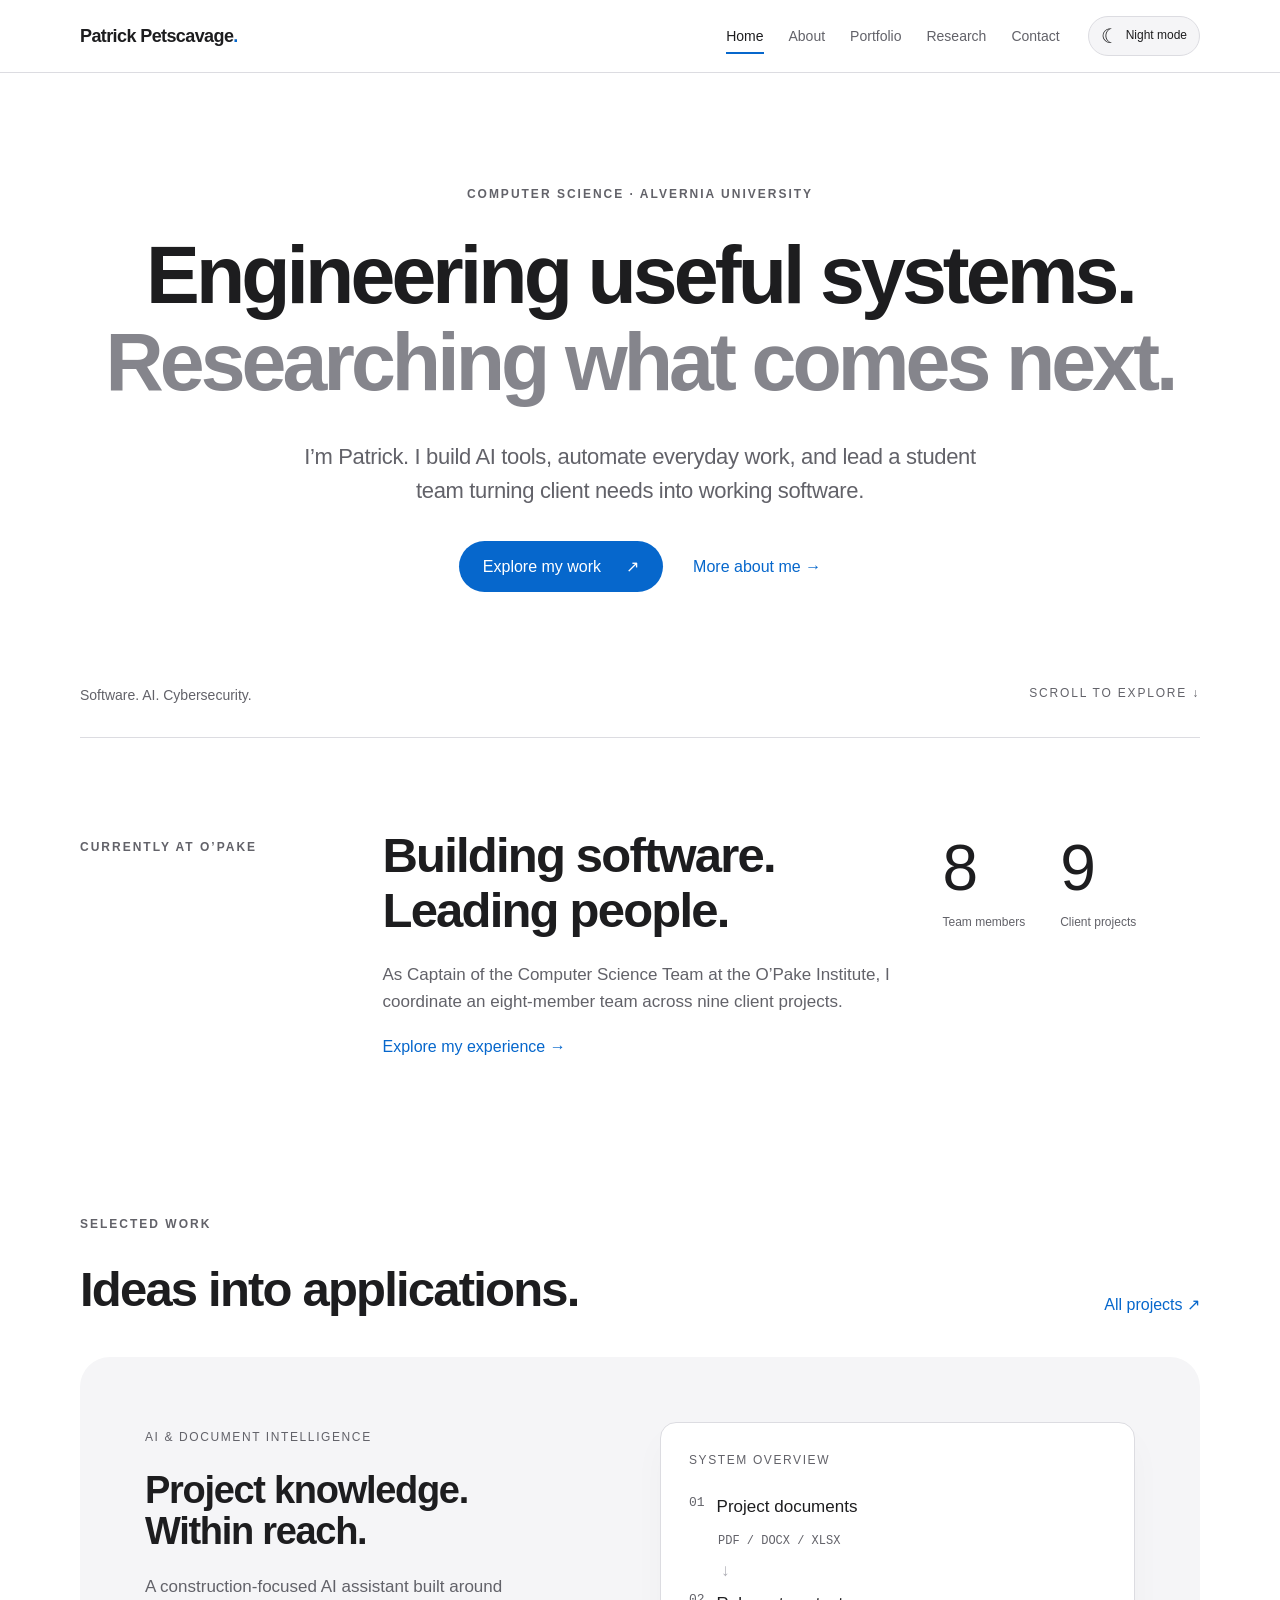
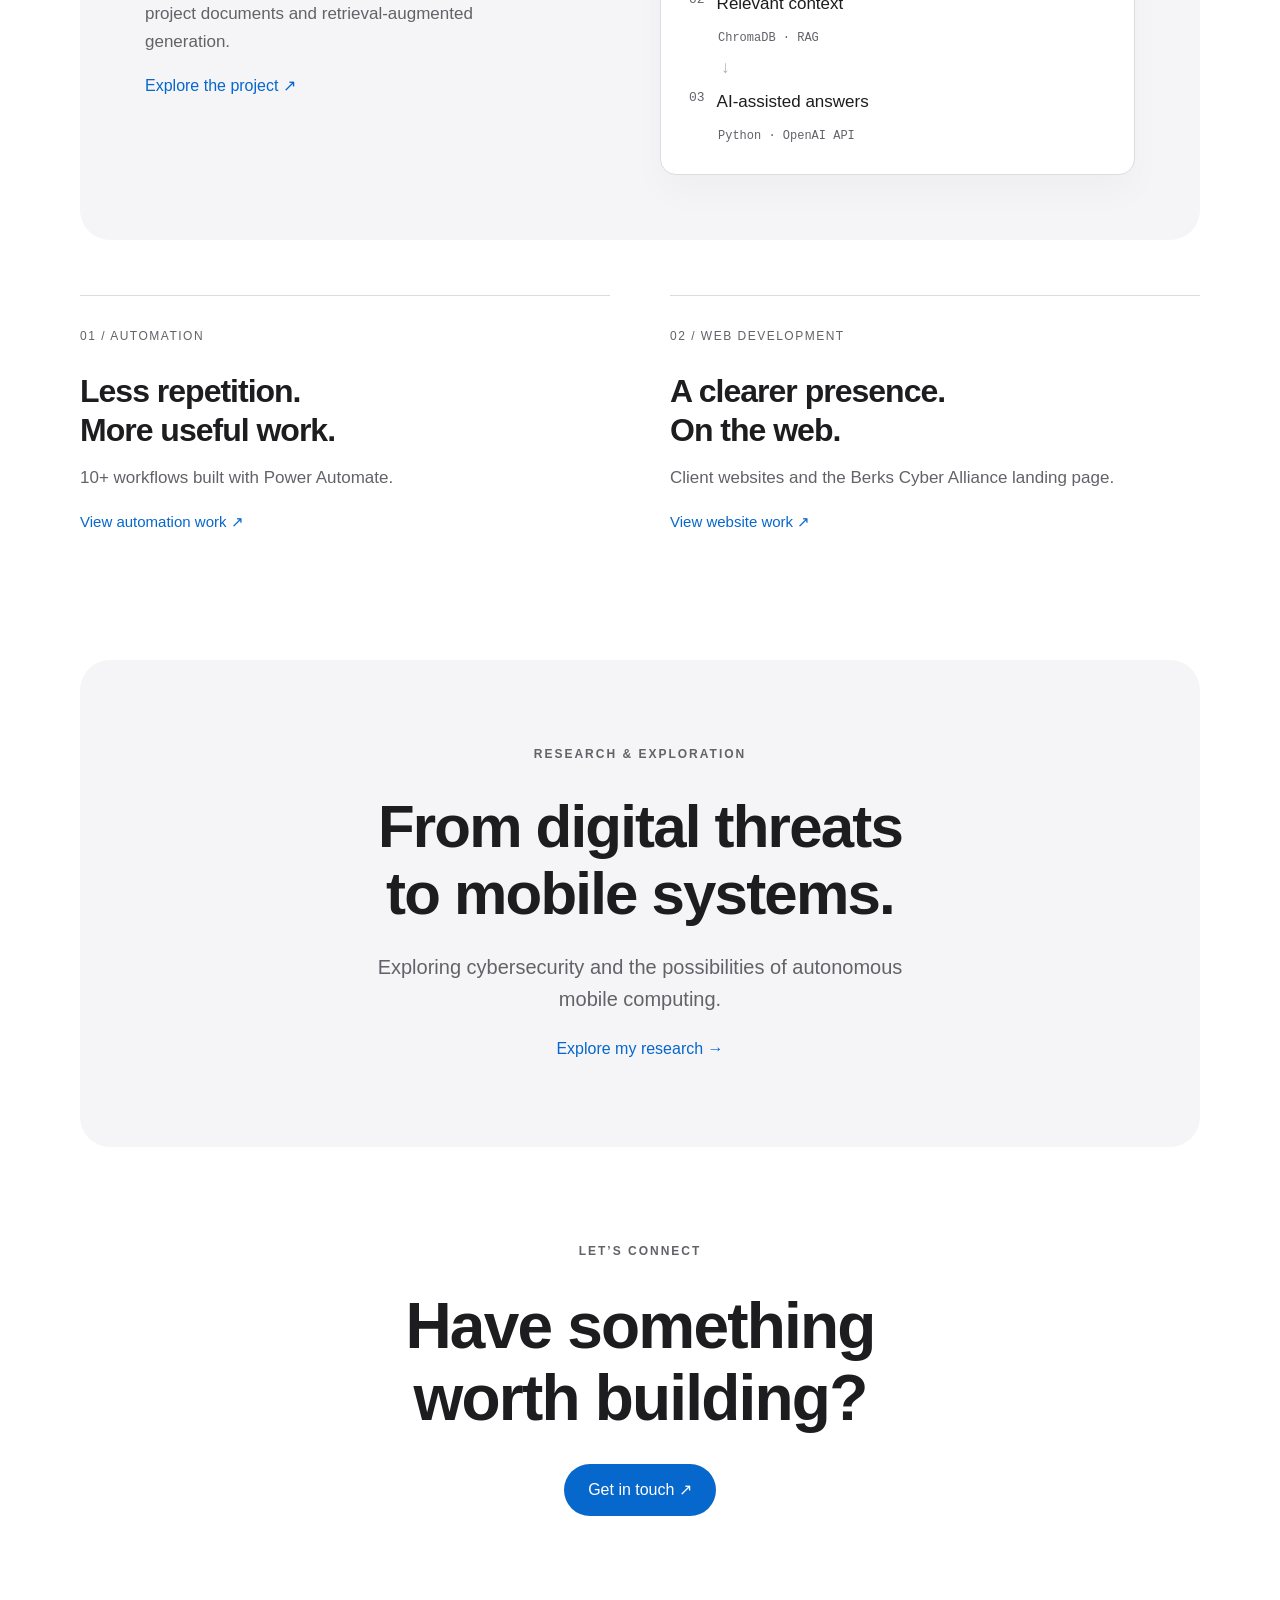
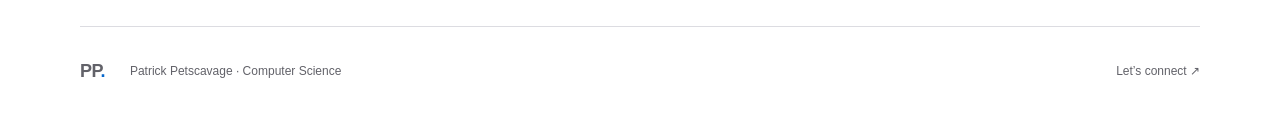
==== index.html @ 2e225519 "Add files via upload Add portfolio files" ====
<!doctype html><html lang="en"><head><meta charset="utf-8"><meta name="viewport" content="width=device-width,initial-scale=1"><meta name="description" content="Patrick Petscavage — computer science student and team captain building AI tools, workflow automations, and websites."><title>Home · Patrick Petscavage</title><link rel="icon" href="favicon.svg" type="image/svg+xml"><script src="theme.js"></script><link rel="stylesheet" href="styles.css"><script defer src="script.js"></script></head><body><canvas id="matrix" aria-hidden="true"></canvas><a class="skip" href="#main">Skip to content</a><header><nav class="nav wrap" aria-label="Main navigation"><a class="brand" href="index.html">Patrick Petscavage<span class="brand-dot">.</span></a><button class="menu" aria-expanded="false" aria-controls="navlinks">Menu <span>+</span></button><div id="navlinks"><a href="index.html" aria-current="page">Home</a><a href="about.html" >About</a><a href="portfolio.html" >Portfolio</a><a href="research.html">Research</a><a href="contact.html" >Contact</a></div><button class="theme-toggle" type="button" aria-label="Night mode" aria-pressed="false"><span aria-hidden="true">☾</span><span class="theme-label">Night mode</span></button></nav></header><main id="main"><section class="hero wrap"><p class="eyebrow">COMPUTER SCIENCE · ALVERNIA UNIVERSITY</p><h1>Engineering useful systems.<br><span class="soft">Researching what comes next.</span></h1><p class="intro">I’m Patrick. I build AI tools, automate everyday work, and lead a student team turning client needs into working software.</p><div class="actions"><a class="button" href="portfolio.html">Explore my work <span>↗</span></a><a class="text-link" href="about.html">More about me <span>→</span></a></div><div class="hero-base"><span>Software. AI. Cybersecurity.</span><span>SCROLL TO EXPLORE ↓</span></div></section><section class="wrap leadership reveal"><p class="eyebrow">CURRENTLY AT O’PAKE</p><div><h2>Building software.<br>Leading people.</h2><p>As Captain of the Computer Science Team at the O’Pake Institute, I coordinate an eight-member team across nine client projects.</p><a class="text-link" href="about.html#experience">Explore my experience →</a></div><div class="numbers"><div><strong>8</strong><span>Team members</span></div><div><strong>9</strong><span>Client projects</span></div></div></section><section class="work-section wrap reveal"><div class="section-heading"><div><p class="eyebrow">SELECTED WORK</p><h2>Ideas into applications.</h2></div><a class="text-link" href="portfolio.html">All projects ↗</a></div><a class="feature" href="portfolio.html#construction"><div class="feature-copy"><span class="tag">AI & DOCUMENT INTELLIGENCE</span><h3>Project knowledge.<br>Within reach.</h3><p>A construction-focused AI assistant built around project documents and retrieval-augmented generation.</p><span class="text-link">Explore the project ↗</span></div><div class="diagram" aria-label="Conceptual architecture: project documents, retrieval, and AI response"><span class="diagram-label">SYSTEM OVERVIEW</span><div class="diagram-row">01 <b>Project documents</b><span>PDF / DOCX / XLSX</span></div><div class="connector">↓</div><div class="diagram-row">02 <b>Relevant context</b><span>ChromaDB · RAG</span></div><div class="connector">↓</div><div class="diagram-row">03 <b>AI-assisted answers</b><span>Python · OpenAI API</span></div></div></a><div class="work-links"><a href="portfolio.html#automation"><span>01 / AUTOMATION</span><h3>Less repetition.<br>More useful work.</h3><p>10+ workflows built with Power Automate.</p><b>View automation work ↗</b></a><a href="portfolio.html#web"><span>02 / WEB DEVELOPMENT</span><h3>A clearer presence.<br>On the web.</h3><p>Client websites and the Berks Cyber Alliance landing page.</p><b>View website work ↗</b></a></div></section><section class="research-feature wrap reveal"><p class="eyebrow">RESEARCH & EXPLORATION</p><h2>From digital threats<br>to mobile systems.</h2><p>Exploring cybersecurity and the possibilities of autonomous mobile computing.</p><a class="text-link" href="research.html">Explore my research →</a></section><section class="closing wrap reveal"><p class="eyebrow">LET’S CONNECT</p><h2>Have something<br>worth building?</h2><a class="button" href="contact.html">Get in touch ↗</a></section></main><footer class="wrap"><a class="brand" href="index.html">PP<span class="brand-dot">.</span></a><span>Patrick Petscavage · Computer Science</span><a href="contact.html">Let’s connect ↗</a></footer></body></html>
---- styles.css ----
:root{--ink:#1d1d1f;--muted:#626269;--blue:#0667cc;--line:#dcdce1;--soft:#f5f5f7}*{box-sizing:border-box}html{scroll-behavior:smooth;scroll-padding-top:100px}body{margin:0;background:#fff;color:var(--ink);font-family:-apple-system,BlinkMacSystemFont,"Helvetica Neue",Arial,sans-serif;-webkit-font-smoothing:antialiased;font-size:17px;line-height:1.6}a{color:inherit;text-decoration:none}a,button{touch-action:manipulation}button{font:inherit}a:focus-visible,button:focus-visible{outline:3px solid var(--blue);outline-offset:6px;border-radius:4px}::selection{background:#cce2ff}.wrap{width:min(1120px,calc(100% - 80px));margin:auto}#matrix{position:fixed;inset:0;width:100%;height:100%;pointer-events:none;z-index:0}header,main,footer{position:relative;z-index:1}header{position:sticky;top:0;z-index:10;background:rgba(255,255,255,.82);backdrop-filter:blur(22px);border-bottom:1px solid rgba(0,0,0,.07)}.nav{height:80px;display:flex;align-items:center;justify-content:space-between;transition:height .3s}.scrolled .nav{height:64px}.brand{font-size:18px;font-weight:650;letter-spacing:-.6px}.brand-dot{color:var(--blue)}#navlinks{display:flex;gap:35px;align-items:center}#navlinks a{font-size:14px;color:var(--muted);position:relative;padding:12px 0}#navlinks a:hover,#navlinks a[aria-current]{color:var(--ink)}#navlinks a[aria-current]:after{content:'';position:absolute;height:2px;background:var(--blue);bottom:5px;left:0;right:0}.menu{display:none}.skip{position:fixed;top:-100px;left:20px;z-index:30;background:white;padding:10px}.skip:focus{top:10px}.hero{padding-top:104px}.eyebrow{font-size:12px;letter-spacing:2px;font-weight:650;margin:0 0 28px;color:var(--muted)}h1,h2,h3,p{margin-top:0}h1{font-size:clamp(56px,7.7vw,100px);line-height:1.04;letter-spacing:-5px;font-weight:650;margin-bottom:34px}.soft{color:#85858c}.intro{max-width:645px;font-size:22px;line-height:1.55;letter-spacing:-.35px;color:#626269;margin-bottom:32px}.actions{display:flex;align-items:center;gap:30px}.button{background:var(--blue);color:#fff;display:inline-flex;align-items:center;gap:25px;padding:13px 24px;border-radius:30px;font-size:16px;transition:background .2s,transform .2s}.button:hover{background:#0055ac;transform:translateY(-2px)}.text-link{color:var(--blue);font-size:16px}.text-link:hover{text-decoration:underline;text-underline-offset:5px}.hero-base{display:flex;justify-content:space-between;border-bottom:1px solid var(--line);padding:72px 0 30px;margin-top:10px;color:var(--muted);font-size:14px}.hero-base span:last-child{font-size:11px;letter-spacing:1.8px}.leadership{display:grid;grid-template-columns:1fr 2fr 1fr;gap:45px;padding:90px 0}.leadership .eyebrow{padding-top:10px}h2{font-size:clamp(32px,4vw,49px);font-weight:600;line-height:1.13;letter-spacing:-1.8px;margin-bottom:23px}p{color:var(--muted)}.numbers{display:flex;gap:35px;padding-top:5px}.numbers strong{font-size:64px;line-height:1.1;font-weight:500;display:block;letter-spacing:-3px}.numbers span{display:block;font-size:12px;white-space:nowrap;color:var(--muted);margin-top:10px}.work-section{padding:55px 0}.section-heading{display:flex;justify-content:space-between;align-items:end;margin-bottom:40px}.section-heading h2{margin:0}.feature{border-radius:22px;background:rgba(245,245,247,.88);display:grid;grid-template-columns:1fr 1fr;gap:40px;padding:65px 55px;transition:box-shadow .3s}.feature:hover{box-shadow:0 12px 40px #00000008}.tag,.diagram-label{font-size:11px;letter-spacing:1.6px;color:var(--muted)}.feature h3{font-size:38px;line-height:1.1;letter-spacing:-1.3px;margin:20px 0}.feature p{max-width:360px}.diagram{padding:28px;background:#fff;border:1px solid #e6e6eb;border-radius:16px;box-shadow:0 18px 35px #00000007}.diagram-label{display:block;margin-bottom:22px}.diagram-row{font-family:monospace;color:#7b7b84;font-size:13px;display:flex;flex-wrap:wrap;gap:12px}.diagram-row b{color:var(--ink);font-family:-apple-system,BlinkMacSystemFont,sans-serif;font-size:17px;font-weight:500}.diagram-row span{margin-left:29px;width:100%;font-size:11px}.connector{margin:6px 0 6px 32px;color:#b0b0b7}.work-links{display:grid;grid-template-columns:1fr 1fr;gap:60px;margin-top:55px}.work-links a{border-top:1px solid var(--line);padding:25px 0}.work-links span{font-size:11px;letter-spacing:1.5px;color:var(--muted)}.work-links h3{font-size:32px;letter-spacing:-1px;line-height:1.2;margin:24px 0 15px}.work-links b{font-size:15px;color:var(--blue);font-weight:400}.closing{padding:95px 0 110px}.closing h2{font-size:clamp(42px,5vw,65px);margin-bottom:30px}footer{border-top:1px solid var(--line);padding:30px 0;display:flex;align-items:center;gap:25px;font-size:12px;color:var(--muted)}footer>a:last-child{margin-left:auto}.page-hero{padding:100px 0 75px;border-bottom:1px solid var(--line)}.page-hero h1{font-size:clamp(56px,7vw,90px)}.split{padding:70px 0;border-bottom:1px solid var(--line);display:grid;grid-template-columns:1fr 3fr;gap:60px}.split:last-child{border:0;padding-bottom:110px}.body-large{font-size:21px;line-height:1.65}.timeline article+article{margin-top:45px}.date{font-size:12px;letter-spacing:1px;color:var(--muted)}h3{font-size:24px;line-height:1.3;letter-spacing:-.5px;margin-bottom:12px}.timeline h3{margin:10px 0 4px}.org{color:var(--ink);margin-bottom:12px}.credential{font-size:15px;padding-top:18px}.skill-list>div+div{border-top:1px solid var(--line);padding-top:25px;margin-top:25px}.skill-list h3{font-size:20px}.jump-links{display:flex;gap:28px;margin-top:40px;font-size:14px;color:var(--blue);flex-wrap:wrap}.case{padding:75px 0;border-bottom:1px solid var(--line)}.case-top{display:flex;align-items:center;justify-content:space-between;gap:20px;margin-bottom:30px}.case-top .eyebrow{margin:0}.status{font-size:12px;border:1px solid var(--line);padding:6px 12px;border-radius:20px;color:var(--muted)}.case h2{font-size:clamp(36px,5vw,60px)}.case-lead{font-size:23px;margin-bottom:40px}.case-grid{display:grid;grid-template-columns:1.6fr 1fr;gap:100px}.case-grid h3{font-size:19px;margin-top:28px}.case-grid h3:first-child{margin-top:0}.tech-panel{background:rgba(245,245,247,.9);border-radius:18px;padding:30px;align-self:start}.tech-panel ul{list-style:none;margin:0;padding:0}.tech-panel li{padding:12px 0;border-bottom:1px solid var(--line);font-size:16px}.tech-panel li:last-child{border:0}.small{font-size:14px;margin-top:25px}.contact-hero{min-height:calc(100vh - 160px);border:0}.contact-hero h1{font-size:clamp(50px,6.7vw,84px)}.contact-links{max-width:840px;margin:55px 0 35px}.contact-links>a{display:flex;align-items:center;justify-content:space-between;border-top:1px solid var(--line);padding:25px 0;gap:20px}.contact-links>a:last-child{border-bottom:1px solid var(--line)}.contact-links small{display:block;font-size:11px;letter-spacing:1.6px;color:var(--muted);margin-bottom:7px}.contact-links strong{font-size:clamp(19px,3vw,31px);font-weight:500;letter-spacing:-.5px;overflow-wrap:anywhere}.contact-links b{font-size:28px;color:var(--blue);font-weight:400}.contact-links a:hover strong{color:var(--blue)}.contact-note{display:flex;gap:30px;font-size:13px;color:var(--muted)}.js-motion .reveal{opacity:0;transform:translateY(20px);transition:opacity .7s,transform .7s}.js-motion .reveal.visible{opacity:1;transform:none}@media(min-width:1500px){.hero{padding-top:135px}.hero-base{padding-top:100px}}@media(max-width:900px){.wrap{width:calc(100% - 48px)}h1{letter-spacing:-3px}.leadership{grid-template-columns:1fr 2fr}.numbers{grid-column:2}.feature{padding:35px;gap:25px}.feature h3{font-size:30px}.case-grid{gap:40px}.split{gap:30px}.contact-hero h1{letter-spacing:-3px}}@media(max-width:600px){.wrap{width:calc(100% - 40px)}.nav{height:68px}.brand{font-size:16px}.menu{display:flex;gap:12px;border:0;background:none;padding:12px 0;font-size:14px}#navlinks{display:none;position:absolute;top:100%;left:0;right:0;background:#fff;padding:20px;box-shadow:0 16px 20px #0000000a;flex-direction:column;align-items:stretch;gap:8px}#navlinks.open{display:flex}.hero,.page-hero{padding-top:65px}.hero h1{font-size:55px;letter-spacing:-2.8px}.intro{font-size:19px}.eyebrow{font-size:10px;letter-spacing:1.6px}.actions{gap:22px}.button,.text-link{font-size:14px}.hero-base{padding-top:58px;gap:20px;font-size:12px}.hero-base span:last-child{display:none}.leadership{display:block;padding:55px 0}.numbers{margin-top:35px;gap:60px}.numbers strong{font-size:55px}.section-heading{display:block}.section-heading>.text-link{display:inline-block;margin-top:20px}.feature{grid-template-columns:1fr;padding:28px;gap:30px}.diagram{padding:23px}.work-links{grid-template-columns:1fr;gap:20px;margin-top:35px}.closing{padding:65px 0 80px}footer{flex-wrap:wrap;gap:14px}footer span{font-size:11px}footer>a:last-child{margin-left:0;width:100%}.split{display:block;padding:50px 0}.split>.eyebrow{margin-bottom:25px}.body-large{font-size:19px}.page-hero{padding-bottom:50px}.page-hero h1{font-size:54px;letter-spacing:-2.7px}.case-top{align-items:start;flex-direction:column;gap:12px}.case{padding:50px 0}.case-grid{grid-template-columns:1fr;gap:25px}.case-lead{font-size:20px}.contact-hero h1{font-size:49px}.contact-note{flex-direction:column;gap:4px}.contact-links{margin-top:40px}.jump-links{gap:18px}.work-section{padding-top:20px}}@media(prefers-reduced-motion:reduce){html{scroll-behavior:auto}*,*:before,*:after{transition:none!important;animation:none!important}.js-motion .reveal{opacity:1;transform:none}#matrix{display:none}}
/* Appearance and refined editorial layout */
:root{color-scheme:light;--page:#fff;--panel:#f5f5f7;--glass:rgba(255,255,255,.84);--secondary:#85858c}html[data-theme=dark]{color-scheme:dark;--page:#09090b;--ink:#f5f5f7;--muted:#aaaab3;--blue:#66afff;--line:#343438;--soft:#161618;--panel:#19191d;--glass:rgba(16,16,18,.86);--secondary:#96969f}body{background:var(--page);transition:background-color .25s,color .25s}header{background:var(--glass);border-color:var(--line)}.nav{gap:28px;height:72px}#navlinks{margin-left:auto;gap:25px}.theme-toggle{display:inline-flex;align-items:center;justify-content:center;gap:7px;min-height:40px;padding:8px 12px;border:1px solid var(--line);border-radius:24px;background:var(--panel);color:var(--ink);cursor:pointer;font-size:12px;white-space:nowrap}.theme-toggle:hover{border-color:var(--muted)}.theme-toggle>[aria-hidden]{font-size:20px;line-height:1}.hero{text-align:center;padding-top:112px}.hero h1{font-size:clamp(50px,6.3vw,82px);letter-spacing:-3.9px;line-height:1.08}.hero .intro{margin-left:auto;margin-right:auto;max-width:700px}.hero .actions{justify-content:center}.soft{color:var(--secondary)}.intro{color:var(--muted)}.hero-base{text-align:left;padding-top:82px}.feature,.tech-panel{background:var(--panel)}.feature{border-radius:30px;padding:65px}.diagram{background:var(--page);border-color:var(--line)}.diagram-row{color:var(--muted)}.diagram-row b{color:var(--ink)}.research-feature{text-align:center;background:var(--panel);border-radius:30px;padding:85px 35px;margin-top:45px}.research-feature h2{font-size:clamp(38px,4.8vw,60px)}.research-feature p:not(.eyebrow){max-width:550px;margin-left:auto;margin-right:auto;font-size:20px}.research-hero{text-align:center}.research-hero h1{font-size:clamp(48px,6.5vw,78px);letter-spacing:-3.5px}.research-hero .intro{margin-left:auto;margin-right:auto}.research-hero .jump-links{justify-content:center}.button{background:#0667cc;color:#fff}.button:hover{background:#0055ac}.skip{background:var(--page);color:var(--ink)}.eyebrow,.tag,.diagram-label,.hero-base span:last-child,.work-links span,.diagram-row span,.contact-links small{font-size:12px}.diagram-row span{line-height:1.6}html[data-theme=dark] .feature:hover{box-shadow:0 14px 48px #0005}html[data-theme=dark] .diagram{box-shadow:0 18px 35px #0003}.closing{text-align:center}.page-hero{padding-top:95px}.work-section{padding-top:65px}
@media(max-width:1000px){.nav{gap:18px}#navlinks{gap:18px}.theme-label{display:none}.theme-toggle{min-width:40px}.hero h1{letter-spacing:-2.8px}}@media(max-width:700px){.wrap{width:calc(100% - 40px)}.nav{gap:15px}.menu{display:flex;gap:10px;border:0;background:none;color:var(--ink);padding:12px 0;font-size:14px;margin-left:auto}#navlinks{display:none;position:absolute;top:100%;left:0;right:0;background:var(--page);padding:20px;box-shadow:0 16px 20px #0001;flex-direction:column;align-items:stretch;gap:8px}#navlinks.open{display:flex}.theme-toggle{order:3}.hero{padding-top:70px}.hero h1{font-size:clamp(43px,8vw,58px);letter-spacing:-2px}.hero .intro{font-size:19px}.hero-base{padding-top:60px}.feature{padding:30px;grid-template-columns:1fr}.research-feature{padding:60px 25px}.research-hero h1{letter-spacing:-2px}.contact-hero h1{overflow-wrap:normal}.eyebrow{font-size:12px;letter-spacing:1px}.hero .actions{flex-wrap:wrap}.research-feature p:not(.eyebrow){font-size:18px}}@media(prefers-reduced-motion:reduce){body{transition:none}}
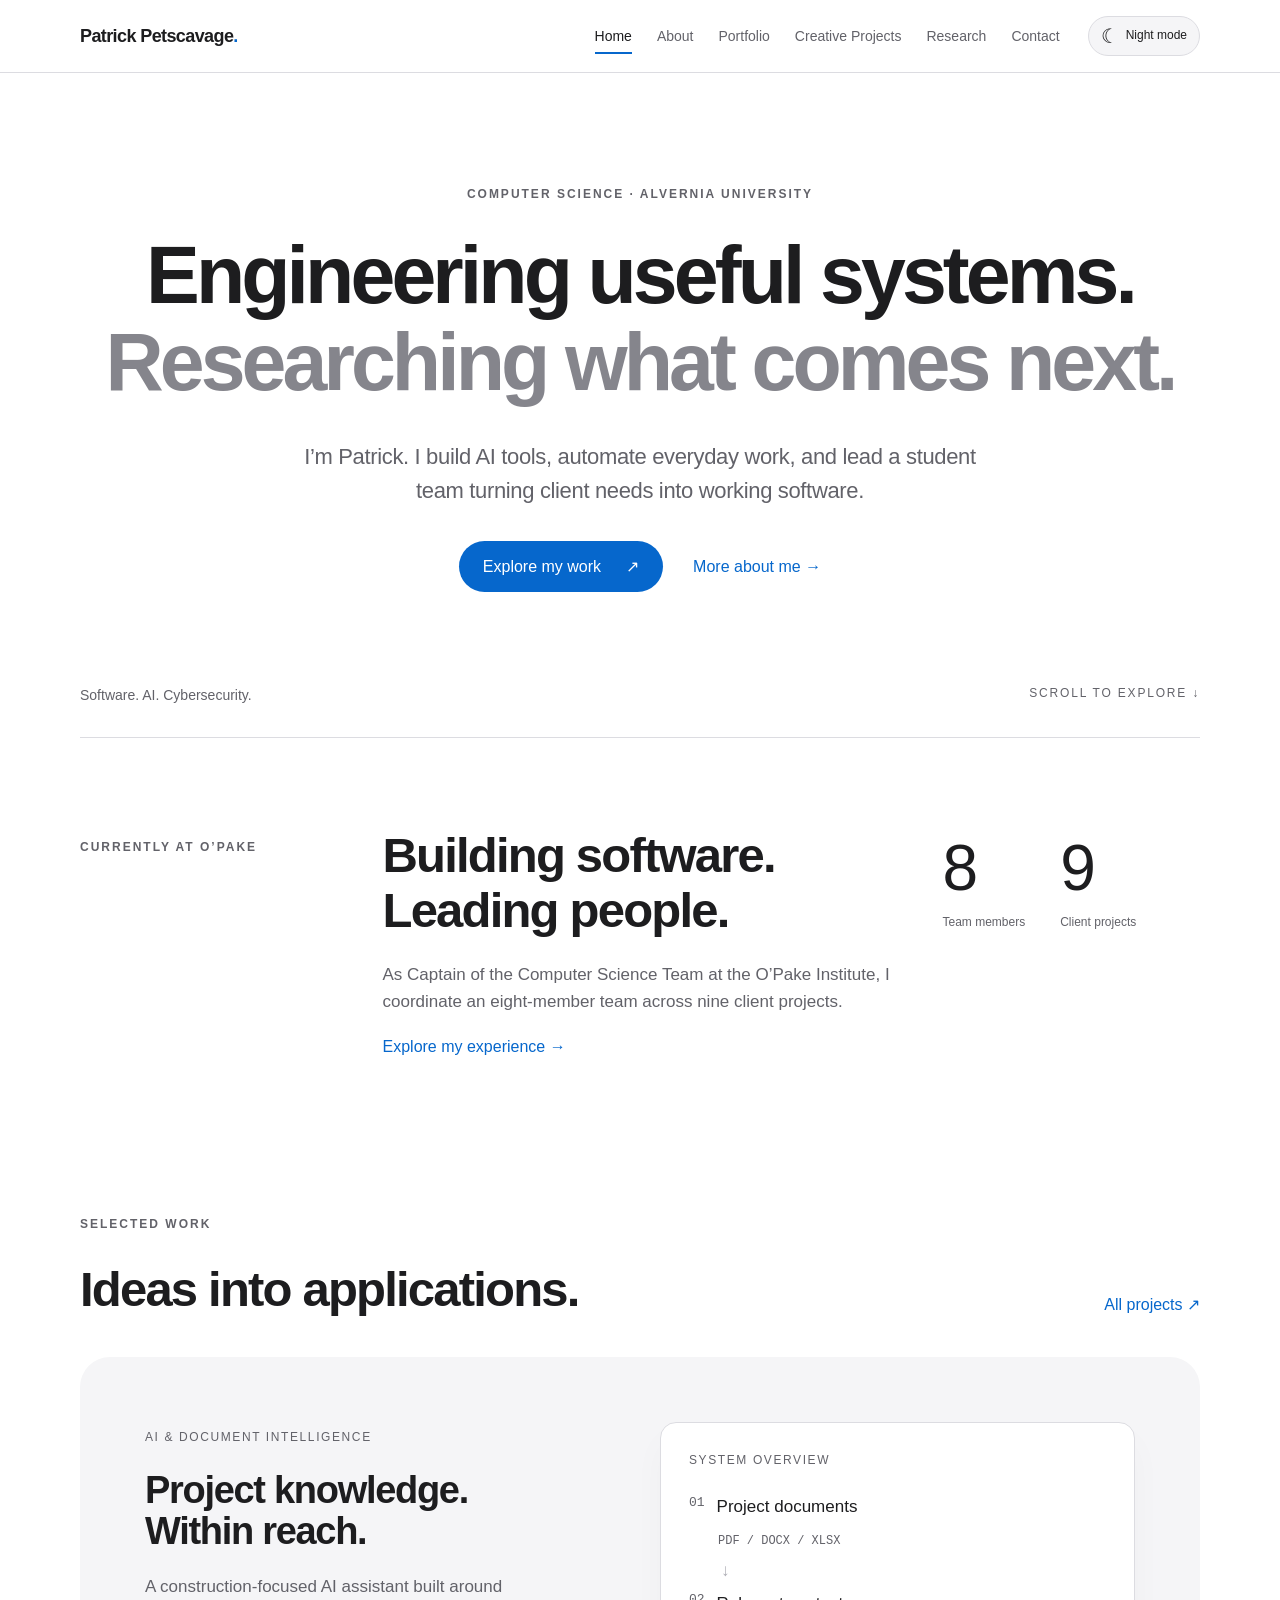
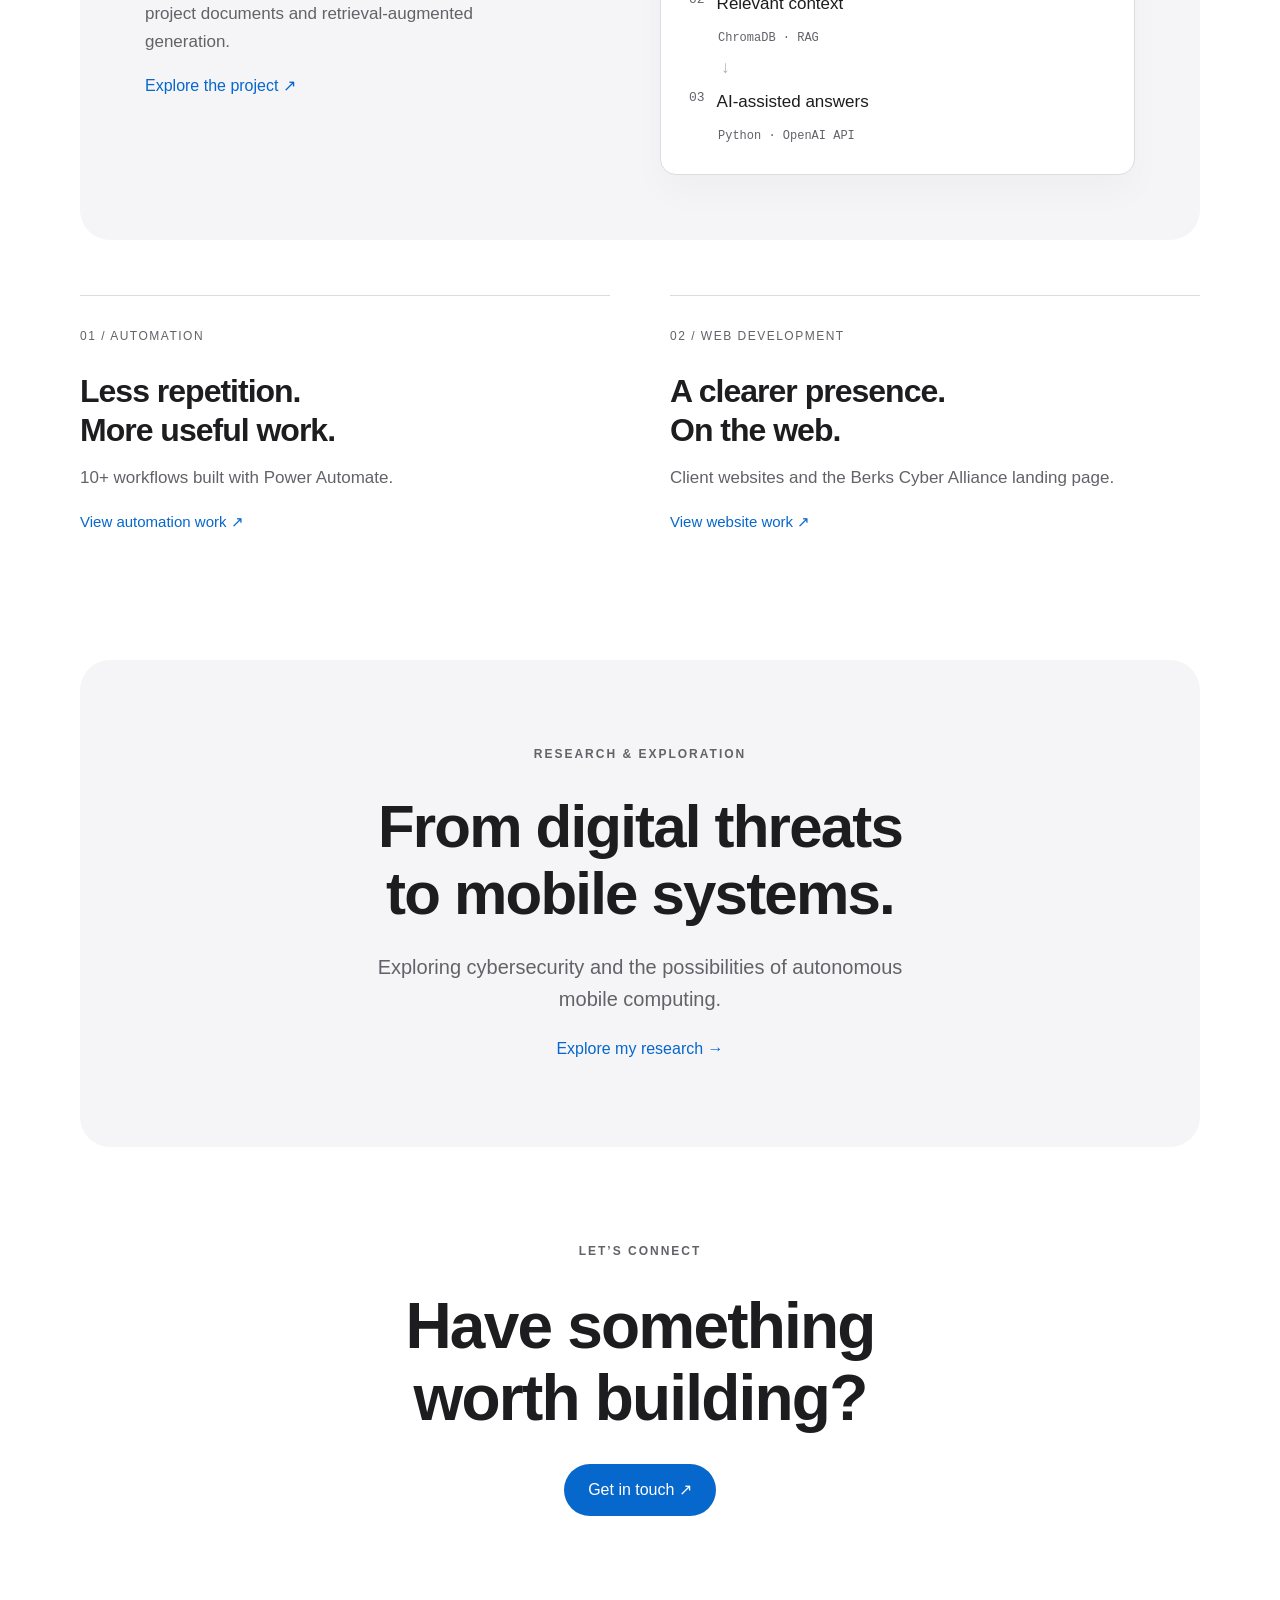
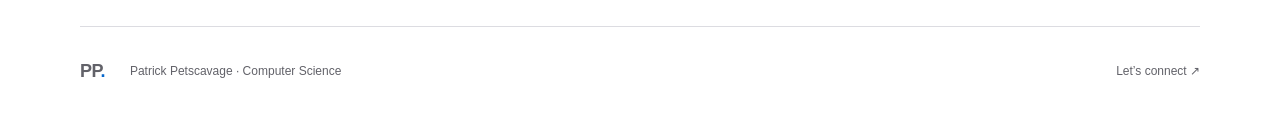
==== commit f82272c9: "Added AI page" ====
--- a/index.html
+++ b/index.html
@@ -1 +1 @@
-<!doctype html><html lang="en"><head><meta charset="utf-8"><meta name="viewport" content="width=device-width,initial-scale=1"><meta name="description" content="Patrick Petscavage — computer science student and team captain building AI tools, workflow automations, and websites."><title>Home · Patrick Petscavage</title><link rel="icon" href="favicon.svg" type="image/svg+xml"><script src="theme.js"></script><link rel="stylesheet" href="styles.css"><script defer src="script.js"></script></head><body><canvas id="matrix" aria-hidden="true"></canvas><a class="skip" href="#main">Skip to content</a><header><nav class="nav wrap" aria-label="Main navigation"><a class="brand" href="index.html">Patrick Petscavage<span class="brand-dot">.</span></a><button class="menu" aria-expanded="false" aria-controls="navlinks">Menu <span>+</span></button><div id="navlinks"><a href="index.html" aria-current="page">Home</a><a href="about.html" >About</a><a href="portfolio.html" >Portfolio</a><a href="research.html">Research</a><a href="contact.html" >Contact</a></div><button class="theme-toggle" type="button" aria-label="Night mode" aria-pressed="false"><span aria-hidden="true">☾</span><span class="theme-label">Night mode</span></button></nav></header><main id="main"><section class="hero wrap"><p class="eyebrow">COMPUTER SCIENCE · ALVERNIA UNIVERSITY</p><h1>Engineering useful systems.<br><span class="soft">Researching what comes next.</span></h1><p class="intro">I’m Patrick. I build AI tools, automate everyday work, and lead a student team turning client needs into working software.</p><div class="actions"><a class="button" href="portfolio.html">Explore my work <span>↗</span></a><a class="text-link" href="about.html">More about me <span>→</span></a></div><div class="hero-base"><span>Software. AI. Cybersecurity.</span><span>SCROLL TO EXPLORE ↓</span></div></section><section class="wrap leadership reveal"><p class="eyebrow">CURRENTLY AT O’PAKE</p><div><h2>Building software.<br>Leading people.</h2><p>As Captain of the Computer Science Team at the O’Pake Institute, I coordinate an eight-member team across nine client projects.</p><a class="text-link" href="about.html#experience">Explore my experience →</a></div><div class="numbers"><div><strong>8</strong><span>Team members</span></div><div><strong>9</strong><span>Client projects</span></div></div></section><section class="work-section wrap reveal"><div class="section-heading"><div><p class="eyebrow">SELECTED WORK</p><h2>Ideas into applications.</h2></div><a class="text-link" href="portfolio.html">All projects ↗</a></div><a class="feature" href="portfolio.html#construction"><div class="feature-copy"><span class="tag">AI & DOCUMENT INTELLIGENCE</span><h3>Project knowledge.<br>Within reach.</h3><p>A construction-focused AI assistant built around project documents and retrieval-augmented generation.</p><span class="text-link">Explore the project ↗</span></div><div class="diagram" aria-label="Conceptual architecture: project documents, retrieval, and AI response"><span class="diagram-label">SYSTEM OVERVIEW</span><div class="diagram-row">01 <b>Project documents</b><span>PDF / DOCX / XLSX</span></div><div class="connector">↓</div><div class="diagram-row">02 <b>Relevant context</b><span>ChromaDB · RAG</span></div><div class="connector">↓</div><div class="diagram-row">03 <b>AI-assisted answers</b><span>Python · OpenAI API</span></div></div></a><div class="work-links"><a href="portfolio.html#automation"><span>01 / AUTOMATION</span><h3>Less repetition.<br>More useful work.</h3><p>10+ workflows built with Power Automate.</p><b>View automation work ↗</b></a><a href="portfolio.html#web"><span>02 / WEB DEVELOPMENT</span><h3>A clearer presence.<br>On the web.</h3><p>Client websites and the Berks Cyber Alliance landing page.</p><b>View website work ↗</b></a></div></section><section class="research-feature wrap reveal"><p class="eyebrow">RESEARCH & EXPLORATION</p><h2>From digital threats<br>to mobile systems.</h2><p>Exploring cybersecurity and the possibilities of autonomous mobile computing.</p><a class="text-link" href="research.html">Explore my research →</a></section><section class="closing wrap reveal"><p class="eyebrow">LET’S CONNECT</p><h2>Have something<br>worth building?</h2><a class="button" href="contact.html">Get in touch ↗</a></section></main><footer class="wrap"><a class="brand" href="index.html">PP<span class="brand-dot">.</span></a><span>Patrick Petscavage · Computer Science</span><a href="contact.html">Let’s connect ↗</a></footer></body></html>+<!doctype html><html lang="en"><head><meta charset="utf-8"><meta name="viewport" content="width=device-width,initial-scale=1"><meta name="description" content="Patrick Petscavage — computer science student and team captain building AI tools, workflow automations, and websites."><title>Home · Patrick Petscavage</title><link rel="icon" href="favicon.svg" type="image/svg+xml"><script src="theme.js"></script><link rel="stylesheet" href="styles.css"><script defer src="script.js"></script></head><body><canvas id="matrix" aria-hidden="true"></canvas><a class="skip" href="#main">Skip to content</a><header><nav class="nav wrap" aria-label="Main navigation"><a class="brand" href="index.html">Patrick Petscavage<span class="brand-dot">.</span></a><button class="menu" aria-expanded="false" aria-controls="navlinks">Menu <span>+</span></button><div id="navlinks"><a href="index.html" aria-current="page">Home</a><a href="about.html" >About</a><a href="portfolio.html" >Portfolio</a><a href="creative-projects.html">Creative Projects</a><a href="research.html">Research</a><a href="contact.html" >Contact</a></div><button class="theme-toggle" type="button" aria-label="Night mode" aria-pressed="false"><span aria-hidden="true">☾</span><span class="theme-label">Night mode</span></button></nav></header><main id="main"><section class="hero wrap"><p class="eyebrow">COMPUTER SCIENCE · ALVERNIA UNIVERSITY</p><h1>Engineering useful systems.<br><span class="soft">Researching what comes next.</span></h1><p class="intro">I’m Patrick. I build AI tools, automate everyday work, and lead a student team turning client needs into working software.</p><div class="actions"><a class="button" href="portfolio.html">Explore my work <span>↗</span></a><a class="text-link" href="about.html">More about me <span>→</span></a></div><div class="hero-base"><span>Software. AI. Cybersecurity.</span><span>SCROLL TO EXPLORE ↓</span></div></section><section class="wrap leadership reveal"><p class="eyebrow">CURRENTLY AT O’PAKE</p><div><h2>Building software.<br>Leading people.</h2><p>As Captain of the Computer Science Team at the O’Pake Institute, I coordinate an eight-member team across nine client projects.</p><a class="text-link" href="about.html#experience">Explore my experience →</a></div><div class="numbers"><div><strong>8</strong><span>Team members</span></div><div><strong>9</strong><span>Client projects</span></div></div></section><section class="work-section wrap reveal"><div class="section-heading"><div><p class="eyebrow">SELECTED WORK</p><h2>Ideas into applications.</h2></div><a class="text-link" href="portfolio.html">All projects ↗</a></div><a class="feature" href="portfolio.html#construction"><div class="feature-copy"><span class="tag">AI & DOCUMENT INTELLIGENCE</span><h3>Project knowledge.<br>Within reach.</h3><p>A construction-focused AI assistant built around project documents and retrieval-augmented generation.</p><span class="text-link">Explore the project ↗</span></div><div class="diagram" aria-label="Conceptual architecture: project documents, retrieval, and AI response"><span class="diagram-label">SYSTEM OVERVIEW</span><div class="diagram-row">01 <b>Project documents</b><span>PDF / DOCX / XLSX</span></div><div class="connector">↓</div><div class="diagram-row">02 <b>Relevant context</b><span>ChromaDB · RAG</span></div><div class="connector">↓</div><div class="diagram-row">03 <b>AI-assisted answers</b><span>Python · OpenAI API</span></div></div></a><div class="work-links"><a href="portfolio.html#automation"><span>01 / AUTOMATION</span><h3>Less repetition.<br>More useful work.</h3><p>10+ workflows built with Power Automate.</p><b>View automation work ↗</b></a><a href="portfolio.html#web"><span>02 / WEB DEVELOPMENT</span><h3>A clearer presence.<br>On the web.</h3><p>Client websites and the Berks Cyber Alliance landing page.</p><b>View website work ↗</b></a></div></section><section class="research-feature wrap reveal"><p class="eyebrow">RESEARCH & EXPLORATION</p><h2>From digital threats<br>to mobile systems.</h2><p>Exploring cybersecurity and the possibilities of autonomous mobile computing.</p><a class="text-link" href="research.html">Explore my research →</a></section><section class="closing wrap reveal"><p class="eyebrow">LET’S CONNECT</p><h2>Have something<br>worth building?</h2><a class="button" href="contact.html">Get in touch ↗</a></section></main><footer class="wrap"><a class="brand" href="index.html">PP<span class="brand-dot">.</span></a><span>Patrick Petscavage · Computer Science</span><a href="contact.html">Let’s connect ↗</a></footer></body></html>
--- a/styles.css
+++ b/styles.css
@@ -2,3 +2,8 @@
 /* Appearance and refined editorial layout */
 :root{color-scheme:light;--page:#fff;--panel:#f5f5f7;--glass:rgba(255,255,255,.84);--secondary:#85858c}html[data-theme=dark]{color-scheme:dark;--page:#09090b;--ink:#f5f5f7;--muted:#aaaab3;--blue:#66afff;--line:#343438;--soft:#161618;--panel:#19191d;--glass:rgba(16,16,18,.86);--secondary:#96969f}body{background:var(--page);transition:background-color .25s,color .25s}header{background:var(--glass);border-color:var(--line)}.nav{gap:28px;height:72px}#navlinks{margin-left:auto;gap:25px}.theme-toggle{display:inline-flex;align-items:center;justify-content:center;gap:7px;min-height:40px;padding:8px 12px;border:1px solid var(--line);border-radius:24px;background:var(--panel);color:var(--ink);cursor:pointer;font-size:12px;white-space:nowrap}.theme-toggle:hover{border-color:var(--muted)}.theme-toggle>[aria-hidden]{font-size:20px;line-height:1}.hero{text-align:center;padding-top:112px}.hero h1{font-size:clamp(50px,6.3vw,82px);letter-spacing:-3.9px;line-height:1.08}.hero .intro{margin-left:auto;margin-right:auto;max-width:700px}.hero .actions{justify-content:center}.soft{color:var(--secondary)}.intro{color:var(--muted)}.hero-base{text-align:left;padding-top:82px}.feature,.tech-panel{background:var(--panel)}.feature{border-radius:30px;padding:65px}.diagram{background:var(--page);border-color:var(--line)}.diagram-row{color:var(--muted)}.diagram-row b{color:var(--ink)}.research-feature{text-align:center;background:var(--panel);border-radius:30px;padding:85px 35px;margin-top:45px}.research-feature h2{font-size:clamp(38px,4.8vw,60px)}.research-feature p:not(.eyebrow){max-width:550px;margin-left:auto;margin-right:auto;font-size:20px}.research-hero{text-align:center}.research-hero h1{font-size:clamp(48px,6.5vw,78px);letter-spacing:-3.5px}.research-hero .intro{margin-left:auto;margin-right:auto}.research-hero .jump-links{justify-content:center}.button{background:#0667cc;color:#fff}.button:hover{background:#0055ac}.skip{background:var(--page);color:var(--ink)}.eyebrow,.tag,.diagram-label,.hero-base span:last-child,.work-links span,.diagram-row span,.contact-links small{font-size:12px}.diagram-row span{line-height:1.6}html[data-theme=dark] .feature:hover{box-shadow:0 14px 48px #0005}html[data-theme=dark] .diagram{box-shadow:0 18px 35px #0003}.closing{text-align:center}.page-hero{padding-top:95px}.work-section{padding-top:65px}
 @media(max-width:1000px){.nav{gap:18px}#navlinks{gap:18px}.theme-label{display:none}.theme-toggle{min-width:40px}.hero h1{letter-spacing:-2.8px}}@media(max-width:700px){.wrap{width:calc(100% - 40px)}.nav{gap:15px}.menu{display:flex;gap:10px;border:0;background:none;color:var(--ink);padding:12px 0;font-size:14px;margin-left:auto}#navlinks{display:none;position:absolute;top:100%;left:0;right:0;background:var(--page);padding:20px;box-shadow:0 16px 20px #0001;flex-direction:column;align-items:stretch;gap:8px}#navlinks.open{display:flex}.theme-toggle{order:3}.hero{padding-top:70px}.hero h1{font-size:clamp(43px,8vw,58px);letter-spacing:-2px}.hero .intro{font-size:19px}.hero-base{padding-top:60px}.feature{padding:30px;grid-template-columns:1fr}.research-feature{padding:60px 25px}.research-hero h1{letter-spacing:-2px}.contact-hero h1{overflow-wrap:normal}.eyebrow{font-size:12px;letter-spacing:1px}.hero .actions{flex-wrap:wrap}.research-feature p:not(.eyebrow){font-size:18px}}@media(prefers-reduced-motion:reduce){body{transition:none}}
+
+/* Personal experiments */
+.apex-intro{max-width:760px;font-size:20px;line-height:1.65;color:var(--muted)}.apex-actions{margin:30px 0 48px;flex-wrap:wrap}.apex-details{margin-top:40px}.apex-features{padding-left:22px;color:var(--muted);line-height:1.8;font-size:16px}.apex-case .tech-panel h3{margin-top:16px}.apex-case .small{font-size:14px}.apex-case{margin-bottom:65px}.creative-hero{padding-bottom:45px}
+@media(min-width:701px) and (max-width:1100px){.nav{flex-wrap:wrap;height:auto;min-height:72px;padding-top:16px;padding-bottom:14px;gap:16px}.nav #navlinks{order:3;width:100%;justify-content:center;margin-left:0;gap:24px}.nav .theme-toggle{margin-left:auto}}
+@media(max-width:700px){.apex-intro{font-size:18px}.apex-case .case-top{align-items:flex-start;flex-direction:column;gap:12px}.creative-hero h1{font-size:clamp(42px,10vw,54px)}.apex-case .status{white-space:normal}}
